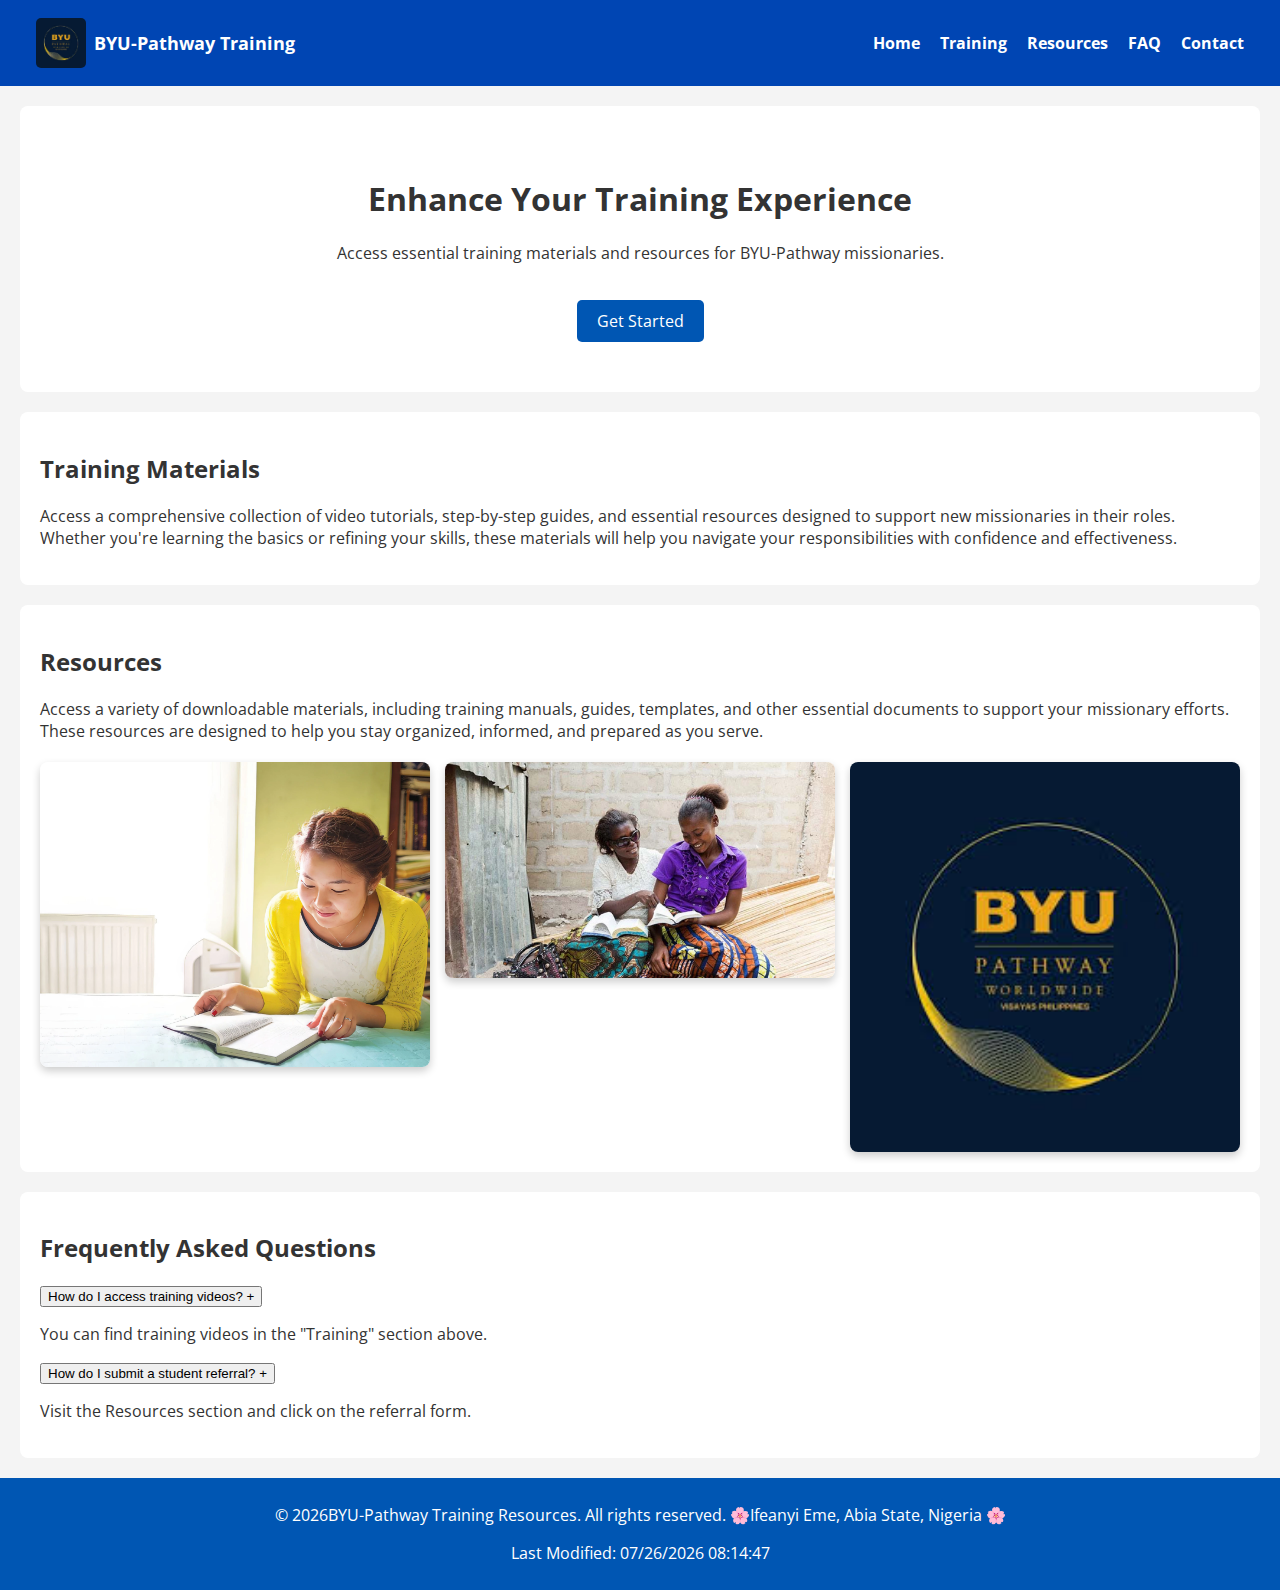
==== Project/index.html @ e8098dd8 "project" ====
<!DOCTYPE html>
<html lang="en">
<head>
    <meta charset="UTF-8">
    <meta name="viewport" content="width=device-width, initial-scale=1.0">
    <title>BYU-Pathway Training Resources</title>
    <link rel="stylesheet" href="style/project.css">
    <link href="https://fonts.googleapis.com/css2?family=Montserrat:wght@400;700&family=Open+Sans&display=swap" rel="stylesheet">
</head>
<body>
    <header>
        <nav>
            <div class="logo">
                <img src="images/byu 1.jpeg" alt= "BYU-Pathway Training Logo">
                <span>BYU-Pathway Training</span>
            </div>
            <button class="menu-toggle" aria-label="Toggle navigation">&#9776;</button>
            <ul class="nav-links">
                <li><a href="index.html">Home</a></li>
                <li><a href="training.html">Training</a></li>
                <li><a href="resources.html">Resources</a></li>
                <li><a href="faq.html">FAQ</a></li>
                <li><a href="contact.html">Contact</a></li>
            </ul>
        </nav>
    </header>
    
    <main>
        <!-- Hero Section -->
        <section class="hero">
            <div class="hero-content">
                <h1>Enhance Your Training Experience</h1>
                <p>Access essential training materials and resources for BYU-Pathway missionaries.</p>
                <a href="training.html" class="cta-button">Get Started</a>
            </div>
        </section>
    
        <!-- Training Section -->
        <section id="training" class="fade-in">
        <h2>Training Materials</h2>
        <p>Access a comprehensive collection of video tutorials, step-by-step guides, and essential resources designed to support new missionaries in their roles. Whether you're learning the basics or refining your skills, these materials will help you navigate your responsibilities with confidence and effectiveness.</p>
        </section>

    
       <!-- Resources Section -->
<section id="resources" class="fade-in">
    <h2>Resources</h2>
    <p>Access a variety of downloadable materials, including training manuals, guides, templates, and other essential documents to support your missionary efforts. These resources are designed to help you stay organized, informed, and prepared as you serve.</p>

    <div class="resources-grid">
        <img src="images/byu2.webp" alt="Training Manual">
        <img src="images/byu3.webp" alt="Missionary Guide">
        <img src="images/byu 1.jpeg" alt="Template Example">
    </div>
</section>


    
        <!-- FAQ Section -->
        <section id="faq" class="fade-in">
            <h2>Frequently Asked Questions</h2>
            <div class="faq-item">
                <button class="faq-question">How do I access training videos? <span>+</span></button>
                <div class="faq-answer">
                    <p>You can find training videos in the "Training" section above.</p>
                </div>
            </div>
            <div class="faq-item">
                <button class="faq-question">How do I submit a student referral? <span>+</span></button>
                <div class="faq-answer">
                    <p>Visit the Resources section and click on the referral form.</p>
                </div>
            </div>
        </section>
    </main>
        <footer>
            <p>&copy; <span id="currentyear"></span>BYU-Pathway Training Resources. All rights reserved. 🌸Ifeanyi Eme, Abia State, Nigeria 🌸 <br>
            <p id="lastModified"></p>
    
    
            
        </footer>
    </footer>
    <script src="scripts/project.js"></script>
    <script src="scripts/getdates.js" defer></script>
</body>
</html>
---- Project/style/project.css ----
body {
    font-family: 'Open Sans', sans-serif;
    margin: 0;
    padding: 0;
    background-color: #f4f4f4;
    color: #333;
}
header {
    background-color: #0045b3;
    color: white;
    padding: 1rem;
    text-align: center;
}
.logo {
    display: flex;
    align-items: center; 
    gap: 8px; 
}

.logo img {
    width: 50px; 
    height: auto;
    border-radius: 5px; 
}

.logo span {
    font-size: 18px; 
    font-weight: bold;
    color: white; 
}
.resources-grid {
    display: grid;
    grid-template-columns: repeat(3, 1fr); /* Creates a 3-column layout */
    gap: 15px; /* Adds spacing between images */
    margin-top: 20px; /* Adds spacing above the grid */
}

.resources-grid img {
    width: 100%; /* Ensures images take full width of grid cells */
    height: auto; /* Maintains aspect ratio */
    border-radius: 8px; /* Optional: Adds rounded corners */
    box-shadow: 0 4px 8px rgba(0, 0, 0, 0.2); /* Adds a slight shadow for better appearance */
}

nav {
    display: flex;
    justify-content: space-between;
    align-items: center;
    padding: 0 20px;
}
.nav-links {
    list-style: none;
    display: flex;
    gap: 20px;
}
.nav-links li a {
    color: white;
    text-decoration: none;
    font-weight: bold;
}
.hero {
    text-align: center;
    padding: 50px 20px;
    background-color: white;
}
.cta-button {
    display: inline-block;
    margin-top: 20px;
    padding: 10px 20px;
    background-color: #0056b3;
    color: white;
    text-decoration: none;
    border-radius: 5px;
}

section {
    padding: 20px;
    margin: 20px;
    background-color: white;
    border-radius: 8px;
}
/* Footer */
footer {
    text-align: center;
    padding: 10px;
    background-color: #0056b3;
    color: white;
    margin-top: 20px;
}

/* Mobile Menu Styles */
.menu-toggle {
    background-color: #0056b3;
    color: white;
    border: none;
    font-size: 24px;
    padding: 10px;
    cursor: pointer;
    display: none;
}

@media (max-width: 768px) {
    .menu-toggle {
        display: block;
    }

    .nav-links {
        display: none;
        flex-direction: column;
        background: #0056b3;
        position: absolute;
        top: 60px;
        left: 0;
        width: 100%;
        text-align: center;
    }

    .nav-links.active {
        display: flex;
    }

    .nav-links li {
        padding: 10px;
    }
}
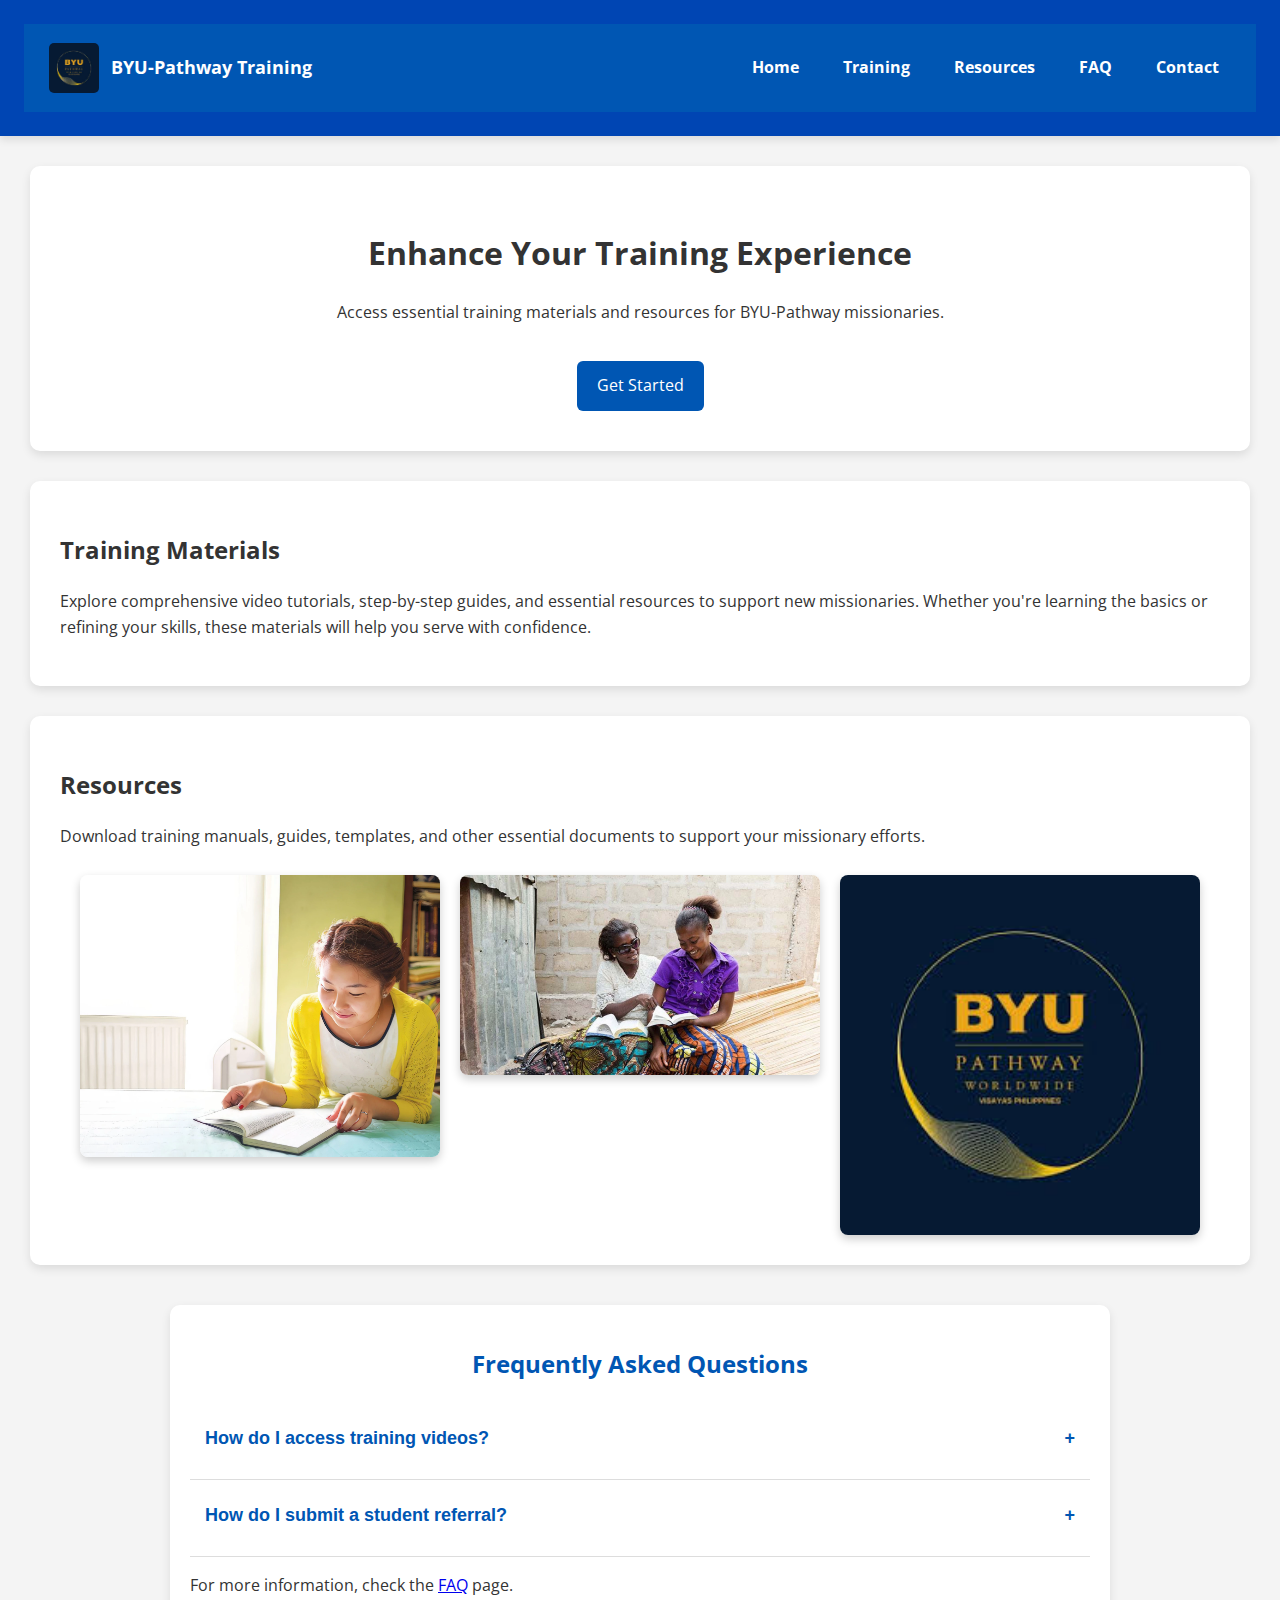
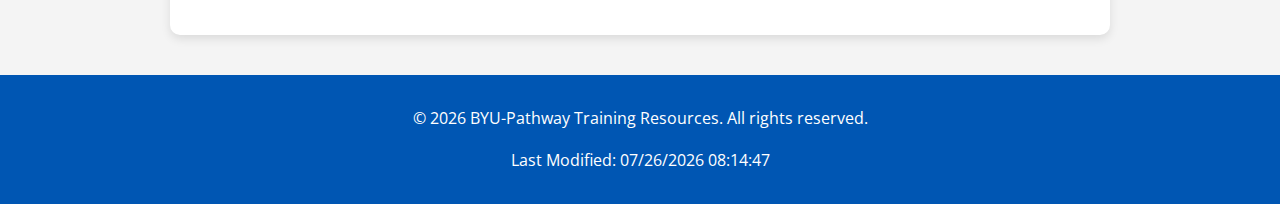
==== commit 4ab6696b: "modified" ====
--- a/Project/index.html
+++ b/Project/index.html
@@ -11,7 +11,7 @@
     <header>
         <nav>
             <div class="logo">
-                <img src="images/byu 1.jpeg" alt= "BYU-Pathway Training Logo">
+                <img src="images/byu 1.jpeg" alt="BYU-Pathway Training Logo">
                 <span>BYU-Pathway Training</span>
             </div>
             <button class="menu-toggle" aria-label="Toggle navigation">&#9776;</button>
@@ -37,24 +37,20 @@
     
         <!-- Training Section -->
         <section id="training" class="fade-in">
-        <h2>Training Materials</h2>
-        <p>Access a comprehensive collection of video tutorials, step-by-step guides, and essential resources designed to support new missionaries in their roles. Whether you're learning the basics or refining your skills, these materials will help you navigate your responsibilities with confidence and effectiveness.</p>
+            <h2>Training Materials</h2>
+            <p>Explore comprehensive video tutorials, step-by-step guides, and essential resources to support new missionaries. Whether you're learning the basics or refining your skills, these materials will help you serve with confidence.</p>
         </section>
-
     
-       <!-- Resources Section -->
-<section id="resources" class="fade-in">
-    <h2>Resources</h2>
-    <p>Access a variety of downloadable materials, including training manuals, guides, templates, and other essential documents to support your missionary efforts. These resources are designed to help you stay organized, informed, and prepared as you serve.</p>
-
-    <div class="resources-grid">
-        <img src="images/byu2.webp" alt="Training Manual">
-        <img src="images/byu3.webp" alt="Missionary Guide">
-        <img src="images/byu 1.jpeg" alt="Template Example">
-    </div>
-</section>
-
-
+        <!-- Resources Section -->
+        <section id="resources" class="fade-in">
+            <h2>Resources</h2>
+            <p>Download training manuals, guides, templates, and other essential documents to support your missionary efforts.</p>
+            <div class="resources-grid">
+                <img src="images/byu2.webp" alt="Training Manual">
+                <img src="images/byu3.webp" alt="Missionary Guide">
+                <img src="images/byu 1.jpeg" alt="Template Example">
+            </div>
+        </section>
     
         <!-- FAQ Section -->
         <section id="faq" class="fade-in">
@@ -62,25 +58,31 @@
             <div class="faq-item">
                 <button class="faq-question">How do I access training videos? <span>+</span></button>
                 <div class="faq-answer">
-                    <p>You can find training videos in the "Training" section above.</p>
+                    <p>Training videos are available in the "Training" section. Watch an introductory video below:</p>
+                    <div class="video-wrapper">
+                        <iframe src="https://www.youtube.com/embed/YOUR_VIDEO_ID" title="Training Video" allowfullscreen></iframe>
+                    </div>
                 </div>
             </div>
             <div class="faq-item">
                 <button class="faq-question">How do I submit a student referral? <span>+</span></button>
                 <div class="faq-answer">
-                    <p>Visit the Resources section and click on the referral form.</p>
+                    <p>Visit the Resources section to access the referral form, or submit it directly below:</p>
+                    <div class="form-wrapper">
+                        <iframe src="https://forms.gle/gMGXkRjbeyiiRNWu8"></iframe>
+                    </div>
                 </div>
             </div>
+            <p class="more-info">For more information, check the <a href="faq.html">FAQ</a> page.</p>
         </section>
+        
     </main>
-        <footer>
-            <p>&copy; <span id="currentyear"></span>BYU-Pathway Training Resources. All rights reserved. 🌸Ifeanyi Eme, Abia State, Nigeria 🌸 <br>
-            <p id="lastModified"></p>
     
+    <footer>
+        <p>&copy; <span id="currentyear"></span> BYU-Pathway Training Resources. All rights reserved.</p>
+        <p id="lastModified"></p>
+    </footer>
     
-            
-        </footer>
-    </footer>
     <script src="scripts/project.js"></script>
     <script src="scripts/getdates.js" defer></script>
 </body>
--- a/Project/style/project.css
+++ b/Project/style/project.css
@@ -1,104 +1,95 @@
+/* General Styles */
 body {
     font-family: 'Open Sans', sans-serif;
     margin: 0;
     padding: 0;
     background-color: #f4f4f4;
     color: #333;
-}
+    line-height: 1.6;
+}
+
+/* Header */
 header {
     background-color: #0045b3;
     color: white;
-    padding: 1rem;
-    text-align: center;
-}
+    padding: 1.5rem;
+    text-align: center;
+    box-shadow: 0 4px 8px rgba(0, 0, 0, 0.1);
+}
+
+/* Logo */
 .logo {
     display: flex;
-    align-items: center; 
-    gap: 8px; 
+    align-items: center;
+    gap: 12px;
+    justify-content: center;
 }
 
 .logo img {
-    width: 50px; 
+    width: 50px;
     height: auto;
-    border-radius: 5px; 
+    border-radius: 5px;
 }
 
 .logo span {
-    font-size: 18px; 
+    font-size: 18px;
     font-weight: bold;
-    color: white; 
-}
-.resources-grid {
-    display: grid;
-    grid-template-columns: repeat(3, 1fr); /* Creates a 3-column layout */
-    gap: 15px; /* Adds spacing between images */
-    margin-top: 20px; /* Adds spacing above the grid */
-}
-
-.resources-grid img {
-    width: 100%; /* Ensures images take full width of grid cells */
-    height: auto; /* Maintains aspect ratio */
-    border-radius: 8px; /* Optional: Adds rounded corners */
-    box-shadow: 0 4px 8px rgba(0, 0, 0, 0.2); /* Adds a slight shadow for better appearance */
-}
-
+    color: white;
+}
+/* Section */
+section {
+    padding: 30px;
+    margin: 30px;
+    background-color: white;
+    border-radius: 10px;
+    box-shadow: 0 4px 10px rgba(0, 0, 0, 0.1);
+}
+/* Navigation */
 nav {
-    display: flex;
+    background: #0056b3;
+    padding: 15px 25px;
+    display: flex;
+    align-items: center;
     justify-content: space-between;
-    align-items: center;
-    padding: 0 20px;
-}
+    position: relative;
+}
+
 .nav-links {
     list-style: none;
     display: flex;
     gap: 20px;
 }
-.nav-links li a {
-    color: white;
+
+.nav-links li {
+    position: relative;
+}
+
+.nav-links a {
     text-decoration: none;
+    color: white;
+    font-size: 16px;
     font-weight: bold;
-}
-.hero {
-    text-align: center;
-    padding: 50px 20px;
-    background-color: white;
-}
-.cta-button {
-    display: inline-block;
-    margin-top: 20px;
-    padding: 10px 20px;
-    background-color: #0056b3;
-    color: white;
-    text-decoration: none;
-    border-radius: 5px;
-}
-
-section {
-    padding: 20px;
-    margin: 20px;
-    background-color: white;
-    border-radius: 8px;
-}
-/* Footer */
-footer {
-    text-align: center;
-    padding: 10px;
-    background-color: #0056b3;
-    color: white;
-    margin-top: 20px;
-}
-
-/* Mobile Menu Styles */
+    padding: 8px 12px;
+    transition: color 0.3s ease, transform 0.3s ease;
+}
+
+.nav-links a:hover {
+    color: #ffcc00;
+    transform: scale(1.1);
+}
+
+/* Hamburger Menu */
 .menu-toggle {
-    background-color: #0056b3;
+    background-color: transparent;
     color: white;
     border: none;
-    font-size: 24px;
+    font-size: 28px;
     padding: 10px;
     cursor: pointer;
     display: none;
 }
 
+/* Mobile Navigation */
 @media (max-width: 768px) {
     .menu-toggle {
         display: block;
@@ -113,6 +104,8 @@
         left: 0;
         width: 100%;
         text-align: center;
+        padding: 10px 0;
+        border-top: 2px solid white;
     }
 
     .nav-links.active {
@@ -120,6 +113,200 @@
     }
 
     .nav-links li {
+        padding: 12px;
+    }
+}
+
+/* Hero Section */
+.hero {
+    text-align: center;
+    padding: 40px 20px;
+    background-color: white;
+    box-shadow: 0 4px 10px rgba(0, 0, 0, 0.1);
+}
+
+.cta-button {
+    display: inline-block;
+    margin-top: 20px;
+    padding: 12px 20px;
+    background-color: #0056b3;
+    color: white;
+    text-decoration: none;
+    border-radius: 6px;
+    transition: background-color 0.3s ease;
+}
+
+.cta-button:hover {
+    background-color: #003d82;
+}
+
+/* Resources Grid */
+.resources-grid {
+    display: grid;
+    grid-template-columns: repeat(auto-fit, minmax(180px, 1fr));
+    gap: 20px;
+    margin-top: 25px;
+    padding: 0 20px;
+}
+
+.resources-grid img {
+    width: 100%;
+    height: auto;
+    border-radius: 8px;
+    box-shadow: 0 4px 10px rgba(0, 0, 0, 0.2);
+    transition: transform 0.3s ease;
+}
+
+.resources-grid img:hover {
+    transform: scale(1.05);
+}
+
+/* FAQ Section */
+#faq {
+    max-width: 900px;
+    margin: 40px auto;
+    padding: 20px;
+    background: white;
+    border-radius: 10px;
+    box-shadow: 0 4px 10px rgba(0, 0, 0, 0.1);
+}
+
+#faq h2 {
+    text-align: center;
+    color: #0056b3;
+    margin-bottom: 20px;
+}
+
+/* FAQ Items */
+.faq-item {
+    display: flex;
+    flex-direction: column;
+    padding: 15px;
+    border-bottom: 1px solid #ddd;
+    cursor: pointer;
+}
+
+.faq-item:last-child {
+    border-bottom: none;
+}
+
+.faq-question {
+    background: none;
+    border: none;
+    font-size: 18px;
+    font-weight: bold;
+    text-align: left;
+    color: #0056b3;
+    display: flex;
+    justify-content: space-between;
+    align-items: center;
+    width: 100%;
+    cursor: pointer;
+    padding: 10px 0;
+}
+
+/* FAQ Answer */
+.faq-answer {
+    max-height: 0;
+    overflow: hidden;
+    background: #f4f4f4;
+    border-radius: 5px;
+    margin-top: 5px;
+    transition: max-height 0.4s ease-in-out, padding 0.3s ease-in-out;
+    padding: 0 15px;
+}
+
+/* Open State */
+.faq-item.active .faq-answer {
+    max-height: 300px;
+    padding: 15px;
+}
+
+/* Video & Form Wrappers */
+.video-wrapper, .form-wrapper {
+    margin-top: 10px;
+    text-align: center;
+}
+
+iframe {
+    width: 100%;
+    max-width: 560px;
+    height: 315px;
+    border: none;
+}
+
+/* Footer */
+footer {
+    text-align: center;
+    padding: 15px;
+    background-color: #0056b3;
+    color: white;
+    margin-top: 30px;
+}
+
+/* Responsive Adjustments */
+@media (max-width: 768px) {
+    header {
+        padding: 1rem;
+    }
+
+    .logo img {
+        width: 45px;
+    }
+
+    .logo span {
+        font-size: 16px;
+    }
+
+    .hero {
+        padding: 30px 15px;
+    }
+
+    .cta-button {
+        padding: 10px 18px;
+    }
+
+    .resources-grid {
+        grid-template-columns: 1fr;
+        padding: 0 10px;
+    }
+
+    #faq {
+        max-width: 100%;
+        margin: 20px;
+    }
+}
+@media (max-width: 768px) {
+    .nav-links {
+        display: none; /* Hide by default */
+        flex-direction: column;
+        background: #0056b3;
+        position: absolute;
+        top: 70px;
+        left: 0;
+        width: 100%;
+        text-align: center;
+        padding: 10px 0;
+        border-top: 2px solid white;
+        transition: all 0.3s ease-in-out;
+    }
+
+    .nav-links.active {
+        display: flex; /* Show when active */
+    }
+
+    .nav-links li {
+        padding: 12px;
+    }
+
+    .menu-toggle {
+        display: block;
+        background: transparent;
+        color: white;
+        border: none;
+        font-size: 28px;
         padding: 10px;
-    }
-}
+        cursor: pointer;
+    }
+}
+
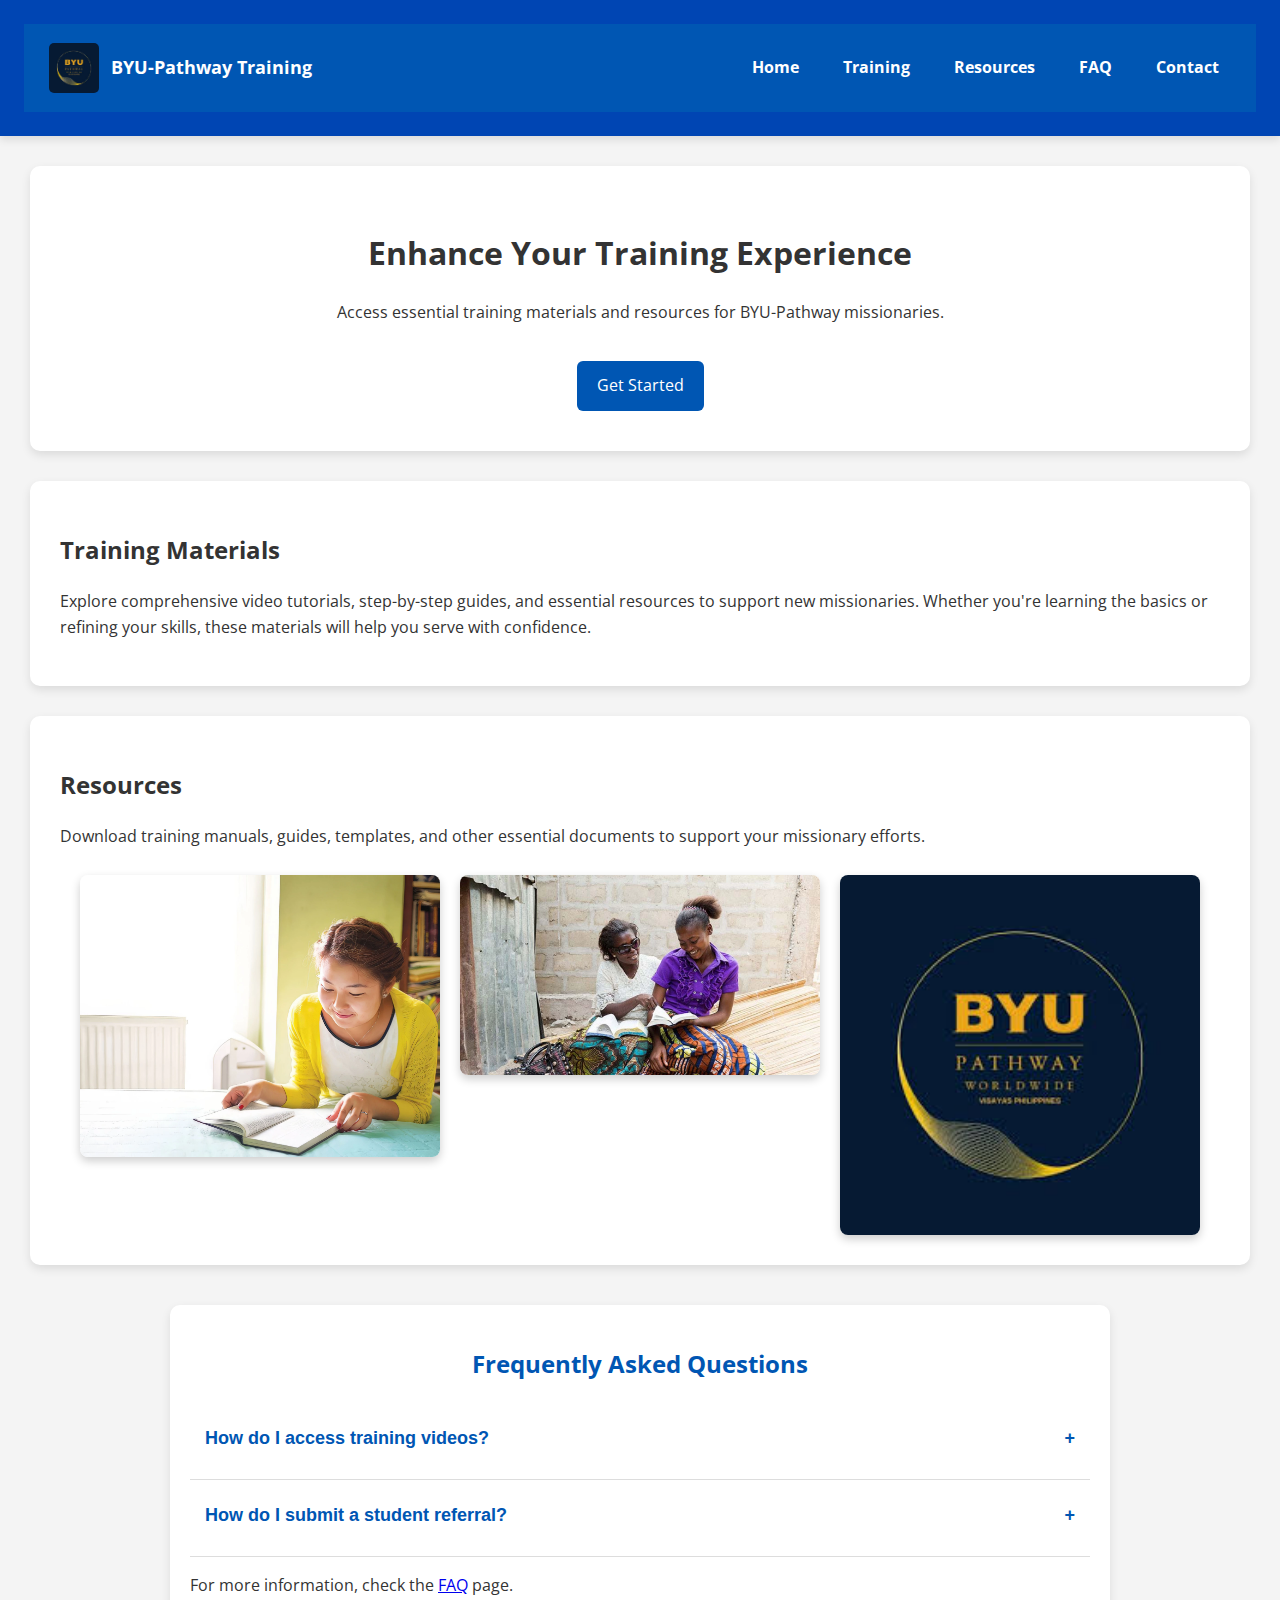
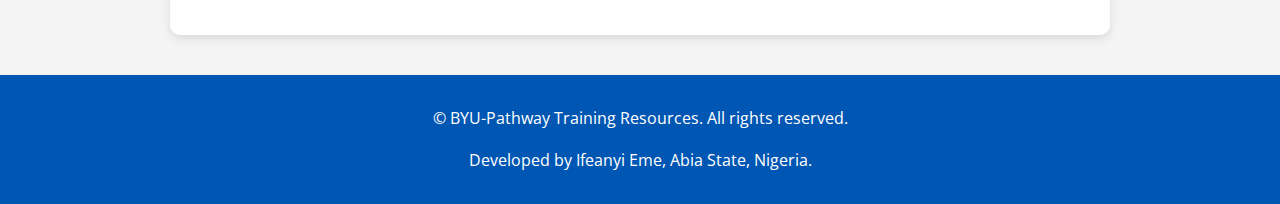
==== commit 2b3427a8: "mdf" ====
--- a/Project/index.html
+++ b/Project/index.html
@@ -79,7 +79,8 @@
     </main>
     
     <footer>
-        <p>&copy; <span id="currentyear"></span> BYU-Pathway Training Resources. All rights reserved.</p>
+        <p>&copy; <span id="currentYear"></span> BYU-Pathway Training Resources. All rights reserved.</p>
+        <p>Developed by Ifeanyi Eme, Abia State, Nigeria.</p>
         <p id="lastModified"></p>
     </footer>
     
